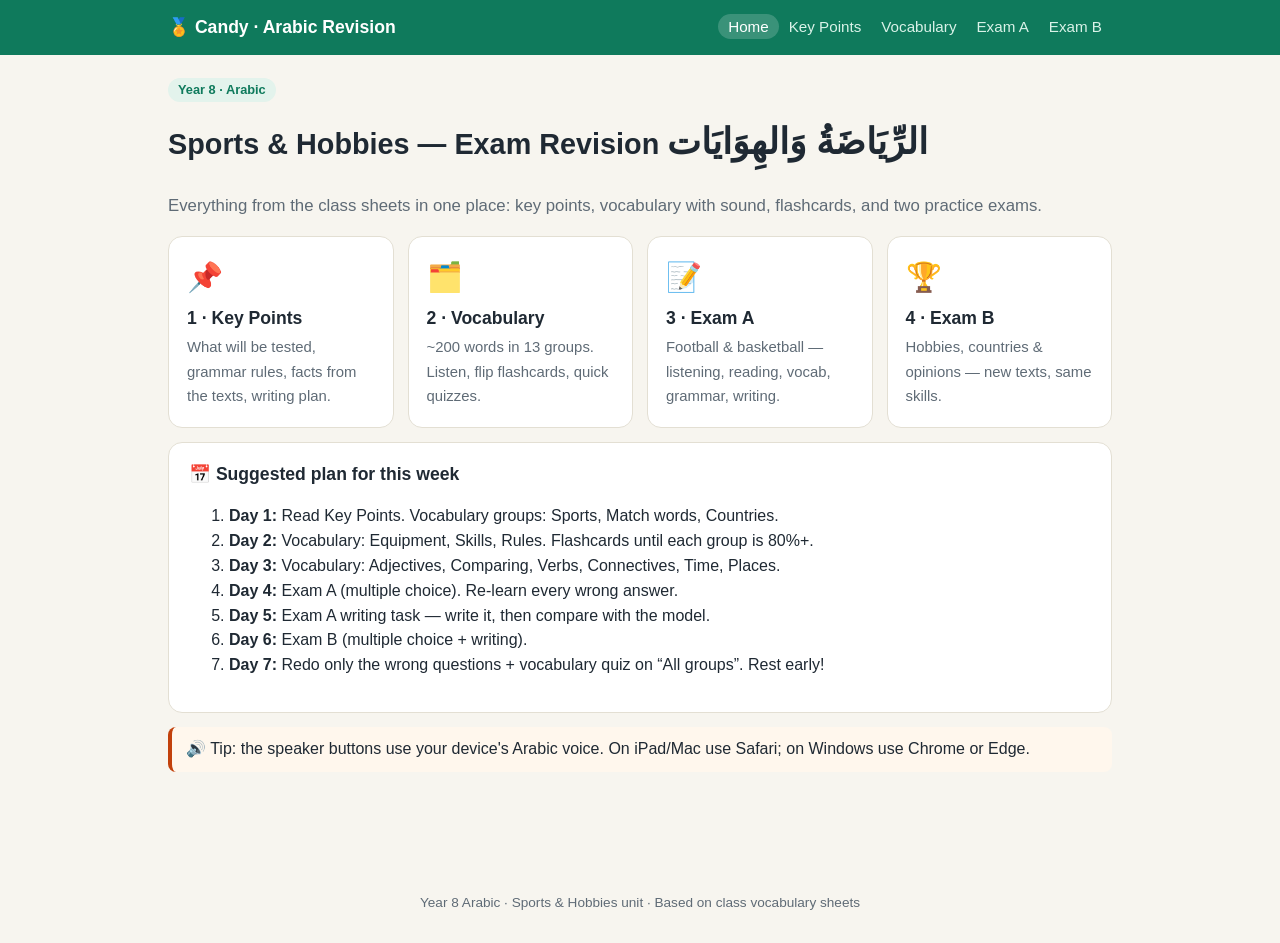
==== arabic/index.html @ f90448c5 "Add Arabic Year 8 Sports & Hobbies revision site Key points, vocabulary (list/flashcards/quiz) and t" ====
<!DOCTYPE html>
<html lang="en">
<head>
  <meta charset="utf-8">
  <meta name="viewport" content="width=device-width, initial-scale=1">
  <title>Arabic Revision · Sports & Hobbies</title>
  <link rel="stylesheet" href="assets/style.css">
</head>
<body>
<main>
  <span class="tag">Year 8 · Arabic</span>
  <h1>Sports & Hobbies — Exam Revision <span class="ar" lang="ar">الرِّيَاضَةُ وَالهِوَايَات</span></h1>
  <p class="lead">Everything from the class sheets in one place: key points, vocabulary with sound, flashcards, and two practice exams.</p>

  <div class="grid">
    <a class="tile" href="review.html">
      <div class="emoji">📌</div>
      <strong>1 · Key Points</strong>
      <span>What will be tested, grammar rules, facts from the texts, writing plan.</span>
    </a>
    <a class="tile" href="vocab.html">
      <div class="emoji">🗂️</div>
      <strong>2 · Vocabulary</strong>
      <span>~200 words in 13 groups. Listen, flip flashcards, quick quizzes.</span>
    </a>
    <a class="tile" href="exam.html?set=1">
      <div class="emoji">📝</div>
      <strong>3 · Exam A</strong>
      <span>Football & basketball — listening, reading, vocab, grammar, writing.</span>
    </a>
    <a class="tile" href="exam.html?set=2">
      <div class="emoji">🏆</div>
      <strong>4 · Exam B</strong>
      <span>Hobbies, countries & opinions — new texts, same skills.</span>
    </a>
  </div>

  <div class="card">
    <h3 style="margin-top:0">📅 Suggested plan for this week</h3>
    <ol>
      <li><b>Day 1:</b> Read Key Points. Vocabulary groups: Sports, Match words, Countries.</li>
      <li><b>Day 2:</b> Vocabulary: Equipment, Skills, Rules. Flashcards until each group is 80%+.</li>
      <li><b>Day 3:</b> Vocabulary: Adjectives, Comparing, Verbs, Connectives, Time, Places.</li>
      <li><b>Day 4:</b> Exam A (multiple choice). Re-learn every wrong answer.</li>
      <li><b>Day 5:</b> Exam A writing task — write it, then compare with the model.</li>
      <li><b>Day 6:</b> Exam B (multiple choice + writing).</li>
      <li><b>Day 7:</b> Redo only the wrong questions + vocabulary quiz on “All groups”. Rest early!</li>
    </ol>
  </div>

  <div class="tip">🔊 Tip: the speaker buttons use your device's Arabic voice. On iPad/Mac use Safari; on Windows use Chrome or Edge.</div>
</main>
<script src="assets/app.js"></script>
<script>renderHeader("home");</script>
</body>
</html>
---- arabic/assets/style.css ----
:root {
  --bg: #f7f5ef;
  --card: #ffffff;
  --ink: #1f2933;
  --muted: #5f6b76;
  --line: #e3dfd3;
  --brand: #0f7a5c;
  --brand-soft: #e3f3ec;
  --accent: #c2410c;
  --ok: #15803d;
  --ok-soft: #e7f6ec;
  --bad: #b91c1c;
  --bad-soft: #fdecec;
  --radius: 14px;
}

* { box-sizing: border-box; }

html { -webkit-text-size-adjust: 100%; }

body {
  margin: 0;
  font-family: -apple-system, BlinkMacSystemFont, "Segoe UI", Roboto, "Helvetica Neue", Arial, sans-serif;
  background: var(--bg);
  color: var(--ink);
  line-height: 1.55;
}

.ar, [lang="ar"] {
  font-family: "Geeza Pro", "Noto Naskh Arabic", "Traditional Arabic", "Arial", serif;
  direction: rtl;
  unicode-bidi: isolate;
  font-size: 1.25em;
  line-height: 1.9;
}

a { color: var(--brand); }

header.site {
  background: var(--brand);
  color: #fff;
}
header.site .inner {
  max-width: 980px;
  margin: 0 auto;
  padding: 14px 18px;
  display: flex;
  flex-wrap: wrap;
  gap: 8px 18px;
  align-items: center;
}
header.site .logo {
  font-weight: 700;
  font-size: 1.1rem;
  color: #fff;
  text-decoration: none;
  margin-right: auto;
}
header.site nav a {
  color: #d9f2e8;
  text-decoration: none;
  padding: 4px 10px;
  border-radius: 999px;
  font-size: 0.95rem;
}
header.site nav a.active,
header.site nav a:hover { background: rgba(255,255,255,0.18); color: #fff; }

main {
  max-width: 980px;
  margin: 0 auto;
  padding: 22px 18px 80px;
}

h1 { font-size: 1.8rem; margin: 0.2em 0 0.4em; }
h2 { font-size: 1.35rem; margin: 1.6em 0 0.6em; }
h3 { font-size: 1.1rem; margin: 1.2em 0 0.4em; }

.lead { color: var(--muted); font-size: 1.05rem; }

.card {
  background: var(--card);
  border: 1px solid var(--line);
  border-radius: var(--radius);
  padding: 18px 20px;
  margin: 14px 0;
}

.grid {
  display: grid;
  grid-template-columns: repeat(auto-fit, minmax(220px, 1fr));
  gap: 14px;
}

a.tile {
  display: block;
  background: var(--card);
  border: 1px solid var(--line);
  border-radius: var(--radius);
  padding: 18px;
  text-decoration: none;
  color: var(--ink);
  transition: transform .12s, box-shadow .12s;
}
a.tile:hover { transform: translateY(-2px); box-shadow: 0 6px 18px rgba(0,0,0,0.06); }
a.tile .emoji { font-size: 1.8rem; }
a.tile strong { display: block; font-size: 1.1rem; margin: 6px 0 2px; }
a.tile span { color: var(--muted); font-size: 0.93rem; }

.tag {
  display: inline-block;
  background: var(--brand-soft);
  color: var(--brand);
  border-radius: 999px;
  padding: 2px 10px;
  font-size: 0.8rem;
  font-weight: 600;
}

table {
  width: 100%;
  border-collapse: collapse;
  background: var(--card);
}
th, td {
  border-bottom: 1px solid var(--line);
  padding: 8px 10px;
  text-align: left;
  vertical-align: middle;
}
th { background: #faf8f2; font-size: 0.9rem; color: var(--muted); }
td.ar { text-align: right; }

.table-wrap { overflow-x: auto; border: 1px solid var(--line); border-radius: var(--radius); }

button, .btn {
  font: inherit;
  border: 1px solid var(--brand);
  background: var(--brand);
  color: #fff;
  border-radius: 10px;
  padding: 8px 16px;
  cursor: pointer;
  text-decoration: none;
  display: inline-block;
}
button.ghost, .btn.ghost { background: #fff; color: var(--brand); }
button:disabled { opacity: .5; cursor: default; }

button.say {
  border: none;
  background: transparent;
  color: var(--brand);
  padding: 2px 6px;
  font-size: 1.1rem;
  line-height: 1;
}
button.say:hover { background: var(--brand-soft); }

.tabs { display: flex; flex-wrap: wrap; gap: 6px; margin: 10px 0 16px; }
.tabs button {
  background: #fff;
  color: var(--ink);
  border: 1px solid var(--line);
  padding: 6px 12px;
  font-size: 0.92rem;
}
.tabs button.active { background: var(--brand); color: #fff; border-color: var(--brand); }

.tip {
  border-left: 4px solid var(--accent);
  background: #fff7ed;
  padding: 10px 14px;
  border-radius: 8px;
  margin: 10px 0;
}

.key {
  border-left: 4px solid var(--brand);
  background: var(--brand-soft);
  padding: 10px 14px;
  border-radius: 8px;
  margin: 10px 0;
}

ul.check { list-style: none; padding-left: 0; }
ul.check li { padding: 4px 0; }
ul.check li::before { content: "✅ "; }

/* flashcards */
.flash {
  min-height: 190px;
  display: flex;
  flex-direction: column;
  align-items: center;
  justify-content: center;
  text-align: center;
  cursor: pointer;
  user-select: none;
}
.flash .front { font-size: 2rem; }
.flash .back { color: var(--muted); font-size: 1.2rem; margin-top: 8px; }
.row { display: flex; flex-wrap: wrap; gap: 8px; align-items: center; }
.spacer { flex: 1; }

/* exam */
.section-title {
  display: flex;
  align-items: center;
  gap: 10px;
  margin-top: 2em;
}
.passage {
  background: #fffdf6;
  border: 1px dashed #d8cfb4;
  border-radius: 10px;
  padding: 12px 16px;
}
.q {
  background: var(--card);
  border: 1px solid var(--line);
  border-radius: var(--radius);
  padding: 14px 16px;
  margin: 12px 0;
}
.q .num { font-weight: 700; color: var(--brand); margin-right: 6px; }
.q .prompt-ar { display: block; margin: 6px 0; }
.opts { display: grid; gap: 8px; margin-top: 10px; }
.opts label {
  display: flex;
  gap: 10px;
  align-items: center;
  border: 1px solid var(--line);
  border-radius: 10px;
  padding: 8px 12px;
  cursor: pointer;
  background: #fff;
}
.opts label:hover { border-color: var(--brand); }
.opts input { flex: none; }
.opts label.ar-opt { justify-content: flex-end; flex-direction: row-reverse; }
.q.correct { border-color: var(--ok); background: var(--ok-soft); }
.q.wrong { border-color: var(--bad); background: var(--bad-soft); }
.opts label.is-answer { border-color: var(--ok); background: #d6f0de; font-weight: 600; }
.opts label.is-picked-wrong { border-color: var(--bad); background: #f8d4d4; }
.exp { margin-top: 10px; font-size: 0.95rem; color: #374151; display: none; }
.graded .exp { display: block; }

.scorebar {
  position: sticky;
  bottom: 0;
  background: #fff;
  border-top: 1px solid var(--line);
  padding: 10px 18px;
  display: flex;
  gap: 10px;
  align-items: center;
  justify-content: center;
  flex-wrap: wrap;
  z-index: 5;
}
.result {
  font-size: 1.2rem;
  font-weight: 700;
}
textarea {
  width: 100%;
  min-height: 200px;
  font-size: 1.2rem;
  padding: 10px;
  border-radius: 10px;
  border: 1px solid var(--line);
}
details summary { cursor: pointer; font-weight: 600; color: var(--brand); }

input[type="search"] {
  font: inherit;
  padding: 8px 12px;
  border: 1px solid var(--line);
  border-radius: 10px;
  min-width: 220px;
}

footer.site { text-align: center; color: var(--muted); font-size: 0.85rem; padding: 30px 0; }

@media (max-width: 600px) {
  h1 { font-size: 1.45rem; }
  .flash .front { font-size: 1.6rem; }
}
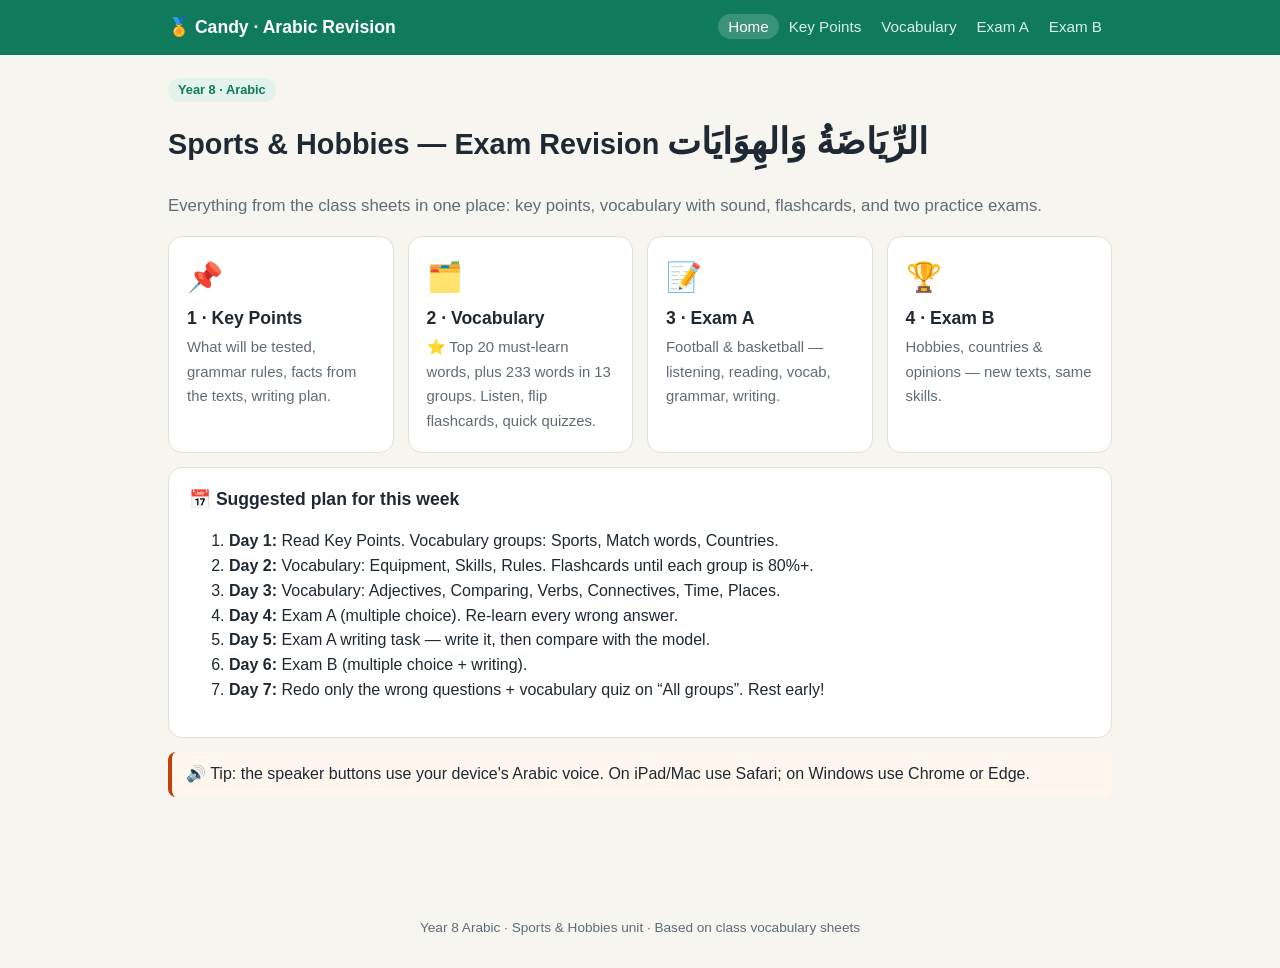
==== commit ded0c59d: "Add Top 20 vocabulary group with pictures; fix mixed-direction text - New "Top 20 — learn first" gro" ====
--- a/arabic/index.html
+++ b/arabic/index.html
@@ -4,7 +4,7 @@
   <meta charset="utf-8">
   <meta name="viewport" content="width=device-width, initial-scale=1">
   <title>Arabic Revision · Sports & Hobbies</title>
-  <link rel="stylesheet" href="assets/style.css">
+  <link rel="stylesheet" href="assets/style.css?v=20261104-4">
 </head>
 <body>
 <main>
@@ -21,7 +21,7 @@
     <a class="tile" href="vocab.html">
       <div class="emoji">🗂️</div>
       <strong>2 · Vocabulary</strong>
-      <span>~200 words in 13 groups. Listen, flip flashcards, quick quizzes.</span>
+      <span>⭐ Top 20 must-learn words, plus 233 words in 13 groups. Listen, flip flashcards, quick quizzes.</span>
     </a>
     <a class="tile" href="exam.html?set=1">
       <div class="emoji">📝</div>
@@ -50,7 +50,7 @@
 
   <div class="tip">🔊 Tip: the speaker buttons use your device's Arabic voice. On iPad/Mac use Safari; on Windows use Chrome or Edge.</div>
 </main>
-<script src="assets/app.js"></script>
+<script src="assets/app.js?v=20261104-4"></script>
 <script>renderHeader("home");</script>
 </body>
 </html>
--- a/arabic/assets/style.css
+++ b/arabic/assets/style.css
@@ -216,6 +216,50 @@
   border-radius: 10px;
   padding: 12px 16px;
 }
+/* read-along word highlight */
+.readalong .w {
+  cursor: pointer;
+  border-radius: 6px;
+  padding: 0 1px;
+  transition: background-color .12s;
+}
+.readalong .w:hover { background: #eef6f2; }
+.readalong .w.hl {
+  background: #fde68a;
+  box-shadow: 0 0 0 2px #fde68a;
+}
+.readalong .w.done { color: #6b7280; }
+.readalong { position: relative; padding-bottom: 2.6em; }
+.readalong .gloss {
+  position: absolute;
+  z-index: 3;
+  transform: translateX(-50%);
+  margin-top: 2px;
+  background: #1f2933;
+  color: #fff;
+  font-family: -apple-system, BlinkMacSystemFont, "Segoe UI", Roboto, Arial, sans-serif;
+  font-size: 0.95rem;
+  line-height: 1.3;
+  direction: ltr;
+  white-space: nowrap;
+  padding: 3px 9px;
+  border-radius: 8px;
+  pointer-events: none;
+  box-shadow: 0 3px 10px rgba(0,0,0,.18);
+  display: none;
+}
+.readalong .gloss::before {
+  content: "";
+  position: absolute;
+  top: -5px;
+  left: 50%;
+  transform: translateX(-50%);
+  border: 5px solid transparent;
+  border-top: 0;
+  border-bottom-color: #1f2933;
+}
+.readalong .gloss.show { display: block; }
+
 .q {
   background: var(--card);
   border: 1px solid var(--line);
@@ -243,6 +287,35 @@
 .q.wrong { border-color: var(--bad); background: var(--bad-soft); }
 .opts label.is-answer { border-color: var(--ok); background: #d6f0de; font-weight: 600; }
 .opts label.is-picked-wrong { border-color: var(--bad); background: #f8d4d4; }
+/* bilingual questions: Arabic first, English behind the EN button */
+.q.bi .qhead { display: flex; align-items: flex-start; gap: 8px; }
+.q.bi .qtext { flex: 1; text-align: right; }
+.q.bi .qtext .ar { display: block; }
+.q.bi .optbody { flex: 1; text-align: right; }
+.q.bi .optbody .ar { display: block; }
+.q.bi .en {
+  display: none;
+  direction: ltr;
+  color: var(--muted);
+  font-size: 0.92rem;
+  line-height: 1.35;
+}
+.q.bi.show-en .en { display: block; }
+.q.bi .qtext .en { color: var(--ink); font-weight: 600; }
+.en-toggle {
+  flex: none;
+  background: #fff;
+  color: var(--brand);
+  border: 1px solid var(--brand);
+  border-radius: 999px;
+  padding: 2px 10px;
+  font-size: 0.8rem;
+  font-weight: 700;
+  line-height: 1.6;
+  margin-top: 4px;
+}
+.en-toggle.active { background: var(--brand); color: #fff; }
+
 .exp { margin-top: 10px; font-size: 0.95rem; color: #374151; display: none; }
 .graded .exp { display: block; }
 
@@ -287,3 +360,20 @@
   h1 { font-size: 1.45rem; }
   .flash .front { font-size: 1.6rem; }
 }
+
+/* vocabulary notes (Top 20 group) */
+.note { color: var(--muted); font-size: 0.85rem; margin-top: 2px; }
+.note .ar { font-size: 1.1em; line-height: 1.6; }
+
+/* Top 20: picture + memory hook columns */
+.top-table td { vertical-align: top; }
+.top-table td.pic-cell { text-align: center; width: 84px; }
+.pic { font-size: 2rem; line-height: 1.2; display: inline-block; }
+.pic.svg { font-size: 0; }
+.pic.svg svg { display: block; margin: 0 auto; }
+td.hook { font-size: 0.88rem; color: #374151; min-width: 220px; max-width: 360px; }
+td.hook .ar { font-size: 1.1em; line-height: 1.6; }
+.flash-pic { margin-top: 10px; }
+.flash-pic .pic { font-size: 2.6rem; }
+.flash-hook { margin-top: 8px; max-width: 520px; font-size: 0.95rem; color: #374151; }
+.flash-hook .ar { font-size: 1.1em; }
